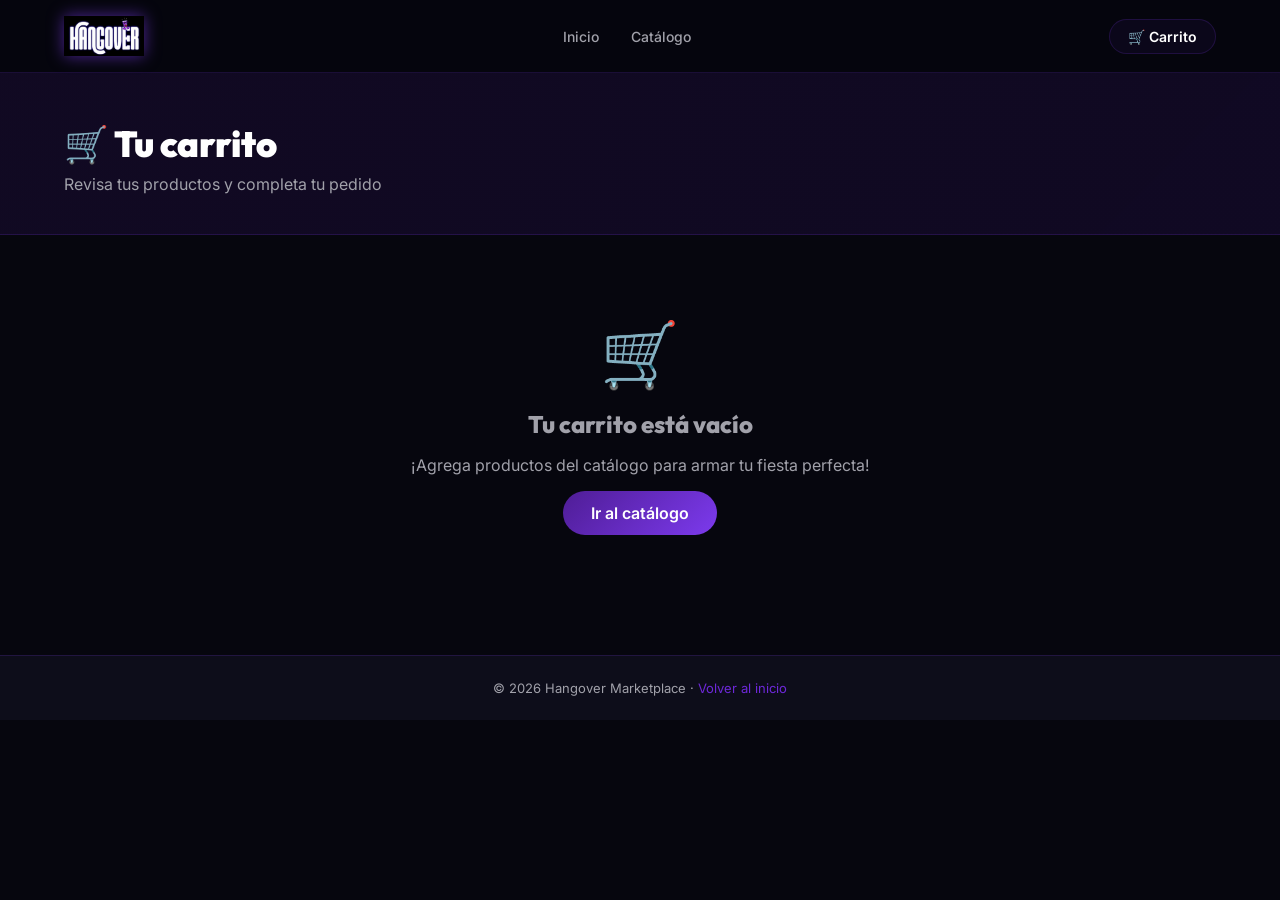
==== cart.html @ eed94c6b "Primer avance de la pagina" ====
<!DOCTYPE html>
<html lang="es">
<head>
<meta charset="UTF-8">
<meta name="viewport" content="width=device-width,initial-scale=1.0">
<title>Carrito – Hangover Marketplace</title>
<meta name="description" content="Revisa tu carrito de compras y completa tu pedido en Hangover Marketplace.">
<link rel="stylesheet" href="css/styles.css">
</head>
<body data-page="cart">

<nav class="navbar">
  <div class="nav-inner">
    <a href="index.html" class="logo-link">
      <img src="images/logo.png" alt="Hangover" class="logo-img" onerror="this.style.display='none';this.nextElementSibling.style.display='block'">
      <span class="logo-text">HANGOVER</span>
    </a>
    <ul class="nav-links">
      <li><a href="index.html">Inicio</a></li>
      <li><a href="catalog.html">Catálogo</a></li>
    </ul>
    <div class="nav-right">
      <a href="cart.html" class="cart-btn">🛒 Carrito <span class="cart-badge">0</span></a>
    </div>
  </div>
</nav>

<div class="page-header">
  <div class="page-header-inner">
    <h1>🛒 Tu carrito</h1>
    <p>Revisa tus productos y completa tu pedido</p>
  </div>
</div>

<!-- EMPTY STATE -->
<div class="cart-empty" id="cart-empty" style="display:flex">
  <div class="empty-icon">🛒</div>
  <h2 style="font-family:'Outfit',sans-serif;font-size:24px;font-weight:800">Tu carrito está vacío</h2>
  <p style="color:var(--txt2)">¡Agrega productos del catálogo para armar tu fiesta perfecta!</p>
  <a href="catalog.html" class="btn btn-primary">Ir al catálogo</a>
</div>

<div class="cart-layout" id="cart-summary" style="display:none">
  <!-- ITEMS -->
  <div>
    <div class="cart-panel">
      <div class="panel-title">📦 Productos seleccionados
        <button id="clear-cart-btn" class="btn btn-ghost btn-sm" style="margin-left:auto;font-size:12px">🗑 Vaciar carrito</button>
      </div>
      <div id="cart-items"></div>
    </div>
  </div>

  <!-- SUMMARY + CHECKOUT -->
  <div>
    <div class="cart-panel" style="margin-bottom:20px">
      <div class="panel-title">💰 Resumen del pedido</div>
      <div class="summary-row"><span>Subtotal</span><span class="val" id="summary-sub">$0</span></div>
      <div class="summary-row"><span>Servicio (5%)</span><span class="val" id="summary-fee">$0</span></div>
      <div class="summary-row total"><span>Total</span><span class="val" id="summary-total">$0</span></div>
    </div>

    <div class="cart-panel">
      <div class="panel-title">📋 Datos del pedido</div>
      <form class="checkout-form" onsubmit="event.preventDefault();handleCheckout()">
        <div class="form-field">
          <label>Nombre completo</label>
          <input type="text" id="co-name" class="field-input" placeholder="Tu nombre completo" required>
        </div>
        <div class="form-field">
          <label>Correo electrónico</label>
          <input type="email" id="co-email" class="field-input" placeholder="tu@correo.com" required>
        </div>
        <div class="form-field">
          <label>Teléfono / WhatsApp</label>
          <input type="tel" id="co-phone" class="field-input" placeholder="+57 300 000 0000" required>
        </div>
        <div class="form-field">
          <label>Fecha del evento</label>
          <input type="date" id="co-date" class="field-input" required>
        </div>
        <div class="form-field">
          <label>Dirección de entrega</label>
          <input type="text" id="co-address" class="field-input" placeholder="Calle, ciudad, barrio">
        </div>
        <div class="form-field">
          <label>Método de pago</label>
          <select class="field-select" id="co-payment">
            <option>💳 Tarjeta de crédito/débito</option>
            <option>📱 Nequi / Daviplata</option>
            <option>🏦 Transferencia bancaria</option>
            <option>💵 Contra entrega</option>
          </select>
        </div>
        <button type="submit" class="btn btn-primary btn-lg" id="checkout-btn" style="margin-top:8px">✅ Confirmar pedido</button>
      </form>
    </div>
  </div>
</div>

<!-- SUCCESS MODAL -->
<div class="modal-overlay" id="success-modal">
  <div class="modal-box">
    <div class="modal-icon">🎊</div>
    <h2>¡Pedido confirmado!</h2>
    <p>¡Gracias <strong id="modal-name"></strong>! Tu fiesta está en camino. Te contactaremos pronto por WhatsApp para coordinar la entrega.</p>
    <a href="catalog.html" class="btn btn-primary" onclick="document.getElementById('success-modal').style.display='none'">Seguir comprando</a>
    <br><br>
    <a href="index.html" class="btn btn-outline" onclick="document.getElementById('success-modal').style.display='none'">Ir al inicio</a>
  </div>
</div>

<footer style="background:var(--bg2);border-top:1px solid var(--border);padding:24px 5%;text-align:center;color:var(--txt2);font-size:13px;margin-top:40px">
  © 2026 Hangover Marketplace · <a href="index.html" style="color:var(--purple)">Volver al inicio</a>
</footer>

<script src="js/products.js"></script>
<script src="js/cart.js"></script>
<script src="js/app.js"></script>
</body>
</html>
---- css/styles.css ----
@import url('https://fonts.googleapis.com/css2?family=Outfit:wght@300;400;500;600;700;800;900&family=Inter:wght@400;500;600&display=swap');
:root{--bg:#06060e;--bg2:#0d0d1a;--bg3:#14142a;--purple:#6d28d9;--purple2:#7c3aed;--pink:#a855f7;--gold:#f59e0b;--cyan:#06b6d4;--green:#10b981;--red:#ef4444;--txt:#fff;--txt2:#a1a1aa;--txt3:#52525b;--border:rgba(124,58,237,.18);--grad:linear-gradient(135deg,#4f1d96,#7c3aed);--grad2:linear-gradient(135deg,#7c3aed,#a855f7);--card:rgba(124,58,237,.06);--r:12px;--tr:all .3s ease}
*{margin:0;padding:0;box-sizing:border-box}
html{scroll-behavior:smooth}
body{font-family:'Inter',sans-serif;background:var(--bg);color:var(--txt);overflow-x:hidden}
a{text-decoration:none;color:inherit}
img{max-width:100%;display:block}
ul{list-style:none}

/* NAV */
.navbar{position:sticky;top:0;z-index:100;background:rgba(6,6,14,.9);backdrop-filter:blur(20px);border-bottom:1px solid var(--border);padding:0 5%}
.nav-inner{max-width:1280px;margin:auto;display:flex;align-items:center;justify-content:space-between;height:72px}
.logo-link{display:flex;align-items:center;text-decoration:none}
.logo-img{height:40px;width:auto;object-fit:contain;filter:drop-shadow(0 0 8px rgba(124,58,237,.6))}
.logo-text{font-family:'Outfit',sans-serif;font-size:24px;font-weight:900;background:var(--grad2);-webkit-background-clip:text;-webkit-text-fill-color:transparent;letter-spacing:-1px;display:none}
.nav-links{display:flex;gap:32px}
.nav-links a{font-size:14px;font-weight:500;color:var(--txt2);transition:var(--tr)}
.nav-links a:hover,.nav-links a.active{color:#fff}
.nav-right{display:flex;align-items:center;gap:16px}
.cart-btn{position:relative;background:var(--card);border:1px solid var(--border);border-radius:50px;padding:8px 18px;display:flex;align-items:center;gap:8px;cursor:pointer;transition:var(--tr);font-size:14px;font-weight:600;color:#fff}
.cart-btn:hover{background:var(--purple);border-color:var(--purple)}
.cart-badge{background:var(--purple2);color:#fff;border-radius:50%;width:18px;height:18px;font-size:11px;font-weight:700;display:none;align-items:center;justify-content:center;position:absolute;top:-6px;right:-6px}

/* BUTTONS */
.btn{display:inline-flex;align-items:center;justify-content:center;gap:8px;border-radius:50px;font-weight:600;cursor:pointer;transition:var(--tr);border:none;font-family:'Inter',sans-serif}
.btn-primary{background:var(--grad);color:#fff;padding:12px 28px}
.btn-primary:hover{opacity:.88;transform:translateY(-1px);box-shadow:0 8px 24px rgba(124,58,237,.4)}
.btn-outline{background:transparent;border:1px solid var(--border);color:#fff;padding:11px 24px}
.btn-outline:hover{border-color:var(--purple);color:var(--purple)}
.btn-sm{padding:8px 18px;font-size:13px}
.btn-lg{padding:16px 36px;font-size:16px;width:100%}
.btn-ghost{background:rgba(255,255,255,.06);color:#fff;padding:10px 20px}

/* HERO */
.hero{min-height:92vh;display:flex;align-items:center;justify-content:center;text-align:center;position:relative;overflow:hidden;padding:80px 5%}
.hero-bg{position:absolute;inset:0;background:url('../images/hero.png') center/cover no-repeat;opacity:.12;z-index:0}
.hero-glow{position:absolute;top:20%;left:50%;transform:translate(-50%,-50%);width:700px;height:700px;background:radial-gradient(circle,rgba(109,40,217,.35),transparent 70%);z-index:0;pointer-events:none}
.hero-logo-wrap{margin-bottom:20px}
.hero-logo{height:auto;width:min(420px,75vw);filter:drop-shadow(0 0 40px rgba(109,40,217,.8)) drop-shadow(0 0 80px rgba(124,58,237,.4));animation:fadeUp .8s ease both;display:block;margin:0 auto}
.hero-content{position:relative;z-index:1;max-width:780px}
.hero-tag{display:inline-block;background:rgba(124,58,237,.2);border:1px solid rgba(124,58,237,.4);border-radius:50px;padding:6px 18px;font-size:13px;font-weight:600;color:var(--purple);margin-bottom:24px;letter-spacing:.5px}
.hero h1{font-family:'Outfit',sans-serif;font-size:clamp(30px,5vw,62px);font-weight:900;line-height:1.1;margin-bottom:20px}
.hero h1 span{background:var(--grad2);-webkit-background-clip:text;-webkit-text-fill-color:transparent}
.hero p{font-size:18px;color:var(--txt2);max-width:560px;margin:0 auto 36px;line-height:1.7}
.hero-btns{display:flex;gap:16px;justify-content:center;flex-wrap:wrap}
.hero-stats{display:flex;gap:48px;justify-content:center;margin-top:60px;flex-wrap:wrap}
.stat-item{text-align:center}
.stat-num{font-family:'Outfit',sans-serif;font-size:36px;font-weight:800;background:var(--grad2);-webkit-background-clip:text;-webkit-text-fill-color:transparent}
.stat-label{font-size:13px;color:var(--txt2);margin-top:4px}

/* SECTIONS */
section{padding:80px 5%}
.section-inner{max-width:1280px;margin:auto}
.section-tag{display:inline-block;background:rgba(124,58,237,.15);border:1px solid rgba(124,58,237,.3);border-radius:50px;padding:5px 16px;font-size:12px;font-weight:600;color:var(--purple);text-transform:uppercase;letter-spacing:1px;margin-bottom:12px}
.section-title{font-family:'Outfit',sans-serif;font-size:clamp(26px,4vw,44px);font-weight:800;margin-bottom:12px}
.section-sub{color:var(--txt2);font-size:16px;max-width:540px}
.section-head{margin-bottom:48px}
.section-head.centered{text-align:center}
.section-head.centered .section-sub{margin:0 auto}

/* CATEGORIES */
.cats-grid{display:grid;grid-template-columns:repeat(auto-fit,minmax(180px,1fr));gap:20px}
.cat-card{background:var(--card);border:1px solid var(--border);border-radius:var(--r);padding:28px 20px;text-align:center;cursor:pointer;transition:var(--tr);position:relative;overflow:hidden}
.cat-card::before{content:'';position:absolute;inset:0;background:var(--cat-grad,var(--grad));opacity:0;transition:var(--tr)}
.cat-card:hover{transform:translateY(-4px);border-color:rgba(124,58,237,.4);box-shadow:0 16px 40px rgba(0,0,0,.3)}
.cat-card:hover::before{opacity:.08}
.cat-icon{font-size:36px;margin-bottom:12px}
.cat-name{font-family:'Outfit',sans-serif;font-size:16px;font-weight:700}
.cat-desc{font-size:13px;color:var(--txt2);margin-top:4px}

/* PRODUCT CARDS */
.products-grid{display:grid;grid-template-columns:repeat(auto-fill,minmax(300px,1fr));gap:24px}
.product-card{background:var(--card);border:1px solid var(--border);border-radius:var(--r);overflow:hidden;transition:var(--tr);cursor:default}
.product-card:hover{transform:translateY(-4px);border-color:rgba(124,58,237,.35);box-shadow:0 16px 48px rgba(0,0,0,.4)}
.card-img-wrap{position:relative;height:200px;overflow:hidden}
.card-img-wrap img{width:100%;height:100%;object-fit:cover;transition:transform .4s ease}
.product-card:hover .card-img-wrap img{transform:scale(1.05)}
.card-cat{position:absolute;top:12px;left:12px;background:rgba(0,0,0,.7);border:1px solid var(--border);border-radius:50px;padding:4px 12px;font-size:12px;font-weight:600;color:var(--cat-color,#fff)}
.card-badge{position:absolute;top:12px;right:12px;background:var(--grad2);color:#fff;border-radius:50px;padding:4px 12px;font-size:11px;font-weight:700}
.card-body{padding:20px}
.card-title{font-family:'Outfit',sans-serif;font-size:17px;font-weight:700;margin-bottom:8px;line-height:1.3}
.card-rating{display:flex;align-items:center;gap:8px;margin-bottom:10px}
.stars{color:var(--gold);font-size:13px}
.rev{font-size:12px;color:var(--txt2)}
.card-desc{font-size:13px;color:var(--txt2);line-height:1.6;margin-bottom:16px}
.card-footer{display:flex;align-items:center;justify-content:space-between;gap:8px;flex-wrap:wrap}
.price-main{font-family:'Outfit',sans-serif;font-size:20px;font-weight:800;background:var(--grad2);-webkit-background-clip:text;-webkit-text-fill-color:transparent}
.price-label{font-size:12px;color:var(--txt2)}
.card-actions{display:flex;gap:8px}

/* CATALOG PAGE */
.catalog-layout{display:grid;grid-template-columns:260px 1fr;gap:32px;max-width:1280px;margin:0 auto;padding:48px 5%}
.sidebar{background:var(--card);border:1px solid var(--border);border-radius:var(--r);padding:24px;height:fit-content;position:sticky;top:90px}
.sidebar h3{font-family:'Outfit',sans-serif;font-size:16px;font-weight:700;margin-bottom:16px;color:var(--txt2);text-transform:uppercase;letter-spacing:.5px;font-size:12px}
.filter-group{margin-bottom:28px}
.filter-group label{display:block;font-size:14px;color:var(--txt2);margin-bottom:8px;font-weight:500}
.filter-cats{display:flex;flex-direction:column;gap:8px}
.filter-btn{background:transparent;border:1px solid var(--border);border-radius:8px;padding:9px 14px;color:var(--txt2);font-size:13px;font-weight:500;cursor:pointer;transition:var(--tr);text-align:left}
.filter-btn:hover{border-color:var(--purple);color:#fff}
.filter-btn.active{background:rgba(124,58,237,.15);border-color:var(--purple);color:#fff}
.field-select,.field-input{width:100%;background:var(--bg2);border:1px solid var(--border);border-radius:8px;padding:10px 14px;color:#fff;font-size:14px;font-family:'Inter',sans-serif;outline:none;transition:var(--tr)}
.field-select:focus,.field-input:focus{border-color:var(--purple)}
.field-select option{background:var(--bg2)}
.catalog-main{}
.catalog-toolbar{display:flex;align-items:center;justify-content:space-between;margin-bottom:24px;gap:16px;flex-wrap:wrap}
.search-wrap{position:relative;flex:1;min-width:200px}
.search-wrap input{width:100%;background:var(--card);border:1px solid var(--border);border-radius:50px;padding:12px 20px 12px 46px;color:#fff;font-size:14px;outline:none;transition:var(--tr)}
.search-wrap input:focus{border-color:var(--purple)}
.search-icon{position:absolute;left:16px;top:50%;transform:translateY(-50%);color:var(--txt2);font-size:16px}
.results-info{font-size:13px;color:var(--txt2);white-space:nowrap}
.no-results{text-align:center;color:var(--txt2);padding:48px;grid-column:1/-1}
.pagination{display:flex;gap:8px;justify-content:center;margin-top:40px;flex-wrap:wrap}
.pag-btn{background:var(--card);border:1px solid var(--border);border-radius:8px;padding:8px 16px;color:var(--txt2);font-size:14px;cursor:pointer;transition:var(--tr)}
.pag-btn:hover,.pag-btn.active{background:var(--purple);border-color:var(--purple);color:#fff}

/* CART PAGE */
.cart-layout{max-width:1100px;margin:0 auto;padding:48px 5%;display:grid;grid-template-columns:1fr 360px;gap:32px;align-items:start}
.cart-panel{background:var(--card);border:1px solid var(--border);border-radius:var(--r);padding:28px}
.panel-title{font-family:'Outfit',sans-serif;font-size:20px;font-weight:800;margin-bottom:24px;display:flex;align-items:center;gap:10px}
.cart-item{display:flex;align-items:center;gap:16px;padding:16px 0;border-bottom:1px solid var(--border)}
.cart-item:last-child{border-bottom:none}
.cart-item-img{width:70px;height:70px;object-fit:cover;border-radius:8px;flex-shrink:0}
.cart-item-info{flex:1;min-width:0}
.cart-item-info h4{font-size:14px;font-weight:600;margin-bottom:4px;white-space:nowrap;overflow:hidden;text-overflow:ellipsis}
.cart-mode-badge{font-size:11px;background:rgba(124,58,237,.2);color:var(--purple);border-radius:50px;padding:2px 10px;display:inline-block}
.cart-days-wrap{margin-top:6px;font-size:12px;color:var(--txt2);display:flex;align-items:center;gap:6px}
.days-input{width:52px;background:var(--bg2);border:1px solid var(--border);border-radius:6px;padding:3px 8px;color:#fff;font-size:12px;text-align:center}
.cart-date{font-size:11px;color:var(--txt2);margin-top:4px}
.cart-item-qty{display:flex;align-items:center;gap:8px;flex-shrink:0}
.cart-item-qty button{background:var(--bg2);border:1px solid var(--border);border-radius:6px;width:28px;height:28px;color:#fff;font-size:16px;cursor:pointer;transition:var(--tr)}
.cart-item-qty button:hover{background:var(--purple);border-color:var(--purple)}
.cart-item-qty span{font-weight:700;min-width:20px;text-align:center}
.cart-item-price{font-family:'Outfit',sans-serif;font-size:16px;font-weight:700;background:var(--grad);-webkit-background-clip:text;-webkit-text-fill-color:transparent;flex-shrink:0}
.cart-remove{background:transparent;border:none;color:var(--txt3);font-size:16px;cursor:pointer;transition:var(--tr);padding:4px}
.cart-remove:hover{color:var(--red)}
.cart-empty{display:none;flex-direction:column;align-items:center;justify-content:center;padding:80px 20px;text-align:center;color:var(--txt2);gap:16px}
.cart-empty .empty-icon{font-size:64px}
.summary-row{display:flex;justify-content:space-between;padding:10px 0;font-size:14px;color:var(--txt2)}
.summary-row.total{border-top:1px solid var(--border);margin-top:8px;padding-top:16px;font-size:18px;font-weight:700;color:#fff}
.summary-row.total .val{background:var(--grad);-webkit-background-clip:text;-webkit-text-fill-color:transparent;font-family:'Outfit',sans-serif;font-size:22px}
.checkout-form{margin-top:24px;display:flex;flex-direction:column;gap:12px}
.form-field{display:flex;flex-direction:column;gap:6px}
.form-field label{font-size:12px;color:var(--txt2);font-weight:500;text-transform:uppercase;letter-spacing:.5px}

/* PRODUCT DETAIL */
.pd-wrap{max-width:1100px;margin:0 auto;padding:48px 5%;display:grid;grid-template-columns:1fr 1fr;gap:48px;align-items:start}
.pd-main-img{width:100%;border-radius:var(--r);max-height:440px;object-fit:cover}
.pd-cat-tag{display:inline-block;margin-top:16px;font-size:13px;font-weight:600;color:var(--cat-color);border:1px solid var(--cat-color);border-radius:50px;padding:4px 14px}
.pd-title{font-family:'Outfit',sans-serif;font-size:32px;font-weight:900;margin:12px 0}
.pd-rating{display:flex;align-items:center;gap:8px;font-size:14px;color:var(--txt2);margin-bottom:16px}
.pd-desc{font-size:15px;color:var(--txt2);line-height:1.8;margin-bottom:20px}
.pd-features{display:flex;flex-direction:column;gap:8px;margin-bottom:24px}
.pd-features li{display:flex;align-items:center;gap:10px;font-size:14px;color:var(--txt2)}
.pd-features li::before{content:'✓';color:var(--green);font-weight:700}
.pd-mode-tabs{display:flex;gap:8px;margin-bottom:20px;flex-wrap:wrap}
.mode-tab{background:var(--card);border:1px solid var(--border);border-radius:50px;padding:10px 20px;font-size:13px;font-weight:600;color:var(--txt2);cursor:pointer;transition:var(--tr)}
.mode-tab.active{background:var(--grad);border-color:transparent;color:#fff}
.pd-field{margin-bottom:14px}
.pd-field label{display:block;font-size:12px;color:var(--txt2);font-weight:500;text-transform:uppercase;letter-spacing:.5px;margin-bottom:6px}
.pd-info-col{display:flex;flex-direction:column}
.pd-info-col .btn{margin-top:8px}

/* HOW IT WORKS */
.steps-grid{display:grid;grid-template-columns:repeat(auto-fit,minmax(220px,1fr));gap:24px}
.step-card{background:var(--card);border:1px solid var(--border);border-radius:var(--r);padding:32px 24px;text-align:center;transition:var(--tr)}
.step-card:hover{border-color:rgba(124,58,237,.4);transform:translateY(-4px)}
.step-num{width:52px;height:52px;background:var(--grad);border-radius:50%;display:flex;align-items:center;justify-content:center;font-family:'Outfit',sans-serif;font-size:22px;font-weight:900;margin:0 auto 16px}
.step-card h3{font-family:'Outfit',sans-serif;font-size:18px;font-weight:700;margin-bottom:8px}
.step-card p{font-size:14px;color:var(--txt2);line-height:1.6}

/* TESTIMONIALS */
.testimonials-grid{display:grid;grid-template-columns:repeat(auto-fit,minmax(280px,1fr));gap:24px}
.testi-card{background:var(--card);border:1px solid var(--border);border-radius:var(--r);padding:28px}
.testi-stars{color:var(--gold);margin-bottom:12px;font-size:16px}
.testi-text{font-size:15px;line-height:1.7;color:var(--txt2);margin-bottom:20px;font-style:italic}
.testi-author{display:flex;align-items:center;gap:12px}
.testi-avatar{width:44px;height:44px;border-radius:50%;background:var(--grad);display:flex;align-items:center;justify-content:center;font-weight:700;font-size:16px;flex-shrink:0}
.testi-name{font-weight:600;font-size:14px}
.testi-city{font-size:12px;color:var(--txt2)}

/* CTA BANNER */
.cta-banner{background:linear-gradient(135deg,rgba(79,29,150,.25),rgba(124,58,237,.2));border:1px solid rgba(124,58,237,.35);border-radius:24px;padding:64px 40px;text-align:center;margin:0 5% 80px;position:relative;overflow:hidden}
.cta-banner h2{font-family:'Outfit',sans-serif;font-size:clamp(24px,4vw,44px);font-weight:900;margin-bottom:12px}
.cta-banner p{font-size:16px;color:var(--txt2);margin-bottom:32px}
.cta-btns{display:flex;gap:16px;justify-content:center;flex-wrap:wrap}

/* FOOTER */
footer{background:var(--bg2);border-top:1px solid var(--border);padding:60px 5% 32px}
.footer-inner{max-width:1280px;margin:auto;display:grid;grid-template-columns:1.5fr repeat(3,1fr);gap:48px;margin-bottom:48px}
.footer-logo{display:block;margin-bottom:12px}
.footer-logo-img{height:32px;width:auto;filter:drop-shadow(0 0 8px rgba(124,58,237,.5))}
.footer-logo-text{font-family:'Outfit',sans-serif;font-size:28px;font-weight:900;background:var(--grad2);-webkit-background-clip:text;-webkit-text-fill-color:transparent;display:none}
.footer-desc{font-size:14px;color:var(--txt2);line-height:1.7;max-width:260px}
.footer-col h4{font-family:'Outfit',sans-serif;font-size:14px;font-weight:700;color:var(--txt2);text-transform:uppercase;letter-spacing:.5px;margin-bottom:16px}
.footer-col ul{display:flex;flex-direction:column;gap:10px}
.footer-col li a{font-size:14px;color:var(--txt2);transition:var(--tr)}
.footer-col li a:hover{color:#fff}
.footer-bottom{border-top:1px solid var(--border);padding-top:24px;display:flex;align-items:center;justify-content:space-between;font-size:13px;color:var(--txt3);flex-wrap:wrap;gap:16px}
.footer-socials{display:flex;gap:12px}
.social-btn{width:36px;height:36px;background:var(--card);border:1px solid var(--border);border-radius:8px;display:flex;align-items:center;justify-content:center;font-size:16px;transition:var(--tr);cursor:pointer}
.social-btn:hover{background:var(--purple);border-color:var(--purple)}

/* MODAL */
.modal-overlay{position:fixed;inset:0;background:rgba(0,0,0,.8);backdrop-filter:blur(10px);z-index:1000;display:none;align-items:center;justify-content:center;padding:20px}
.modal-box{background:var(--bg3);border:1px solid rgba(124,58,237,.4);border-radius:24px;padding:48px 40px;text-align:center;max-width:440px;width:100%;box-shadow:0 32px 80px rgba(0,0,0,.5)}
.modal-icon{font-size:72px;margin-bottom:20px}
.modal-box h2{font-family:'Outfit',sans-serif;font-size:28px;font-weight:800;margin-bottom:8px}
.modal-box p{color:var(--txt2);margin-bottom:28px}

/* ANIMATIONS */
@keyframes fadeUp{from{opacity:0;transform:translateY(20px)}to{opacity:1;transform:translateY(0)}}
.hero-content{animation:fadeUp .8s ease both}
@keyframes pulse{0%,100%{transform:scale(1)}50%{transform:scale(1.05)}}
.btn-primary:active{transform:scale(.97)}

/* PAGE HEADER */
.page-header{background:linear-gradient(135deg,rgba(79,29,150,.15),rgba(109,40,217,.1));border-bottom:1px solid var(--border);padding:48px 5% 40px}
.page-header-inner{max-width:1280px;margin:auto}
.page-header h1{font-family:'Outfit',sans-serif;font-size:36px;font-weight:900;margin-bottom:8px}
.page-header p{color:var(--txt2)}

/* NEWSLETTER */
.newsletter{background:var(--bg2);border-top:1px solid var(--border);border-bottom:1px solid var(--border);padding:60px 5%;text-align:center}
.newsletter h2{font-family:'Outfit',sans-serif;font-size:28px;font-weight:800;margin-bottom:8px}
.newsletter p{color:var(--txt2);margin-bottom:24px}
.newsletter-form{display:flex;gap:12px;justify-content:center;flex-wrap:wrap;max-width:500px;margin:auto}
.newsletter-form input{flex:1;min-width:200px;background:var(--card);border:1px solid var(--border);border-radius:50px;padding:14px 24px;color:#fff;font-size:14px;outline:none;transition:var(--tr)}
.newsletter-form input:focus{border-color:var(--purple)}

/* RESPONSIVE */
@media(max-width:1024px){.catalog-layout{grid-template-columns:1fr}.sidebar{position:static}.cart-layout{grid-template-columns:1fr}.pd-wrap{grid-template-columns:1fr}.footer-inner{grid-template-columns:1fr 1fr}}
@media(max-width:768px){.nav-links{display:none}.hero h1{font-size:36px}.hero-stats{gap:24px}.cats-grid{grid-template-columns:repeat(3,1fr)}.products-grid{grid-template-columns:1fr}.footer-inner{grid-template-columns:1fr}.cta-banner{margin:0 0 60px;border-radius:0}}
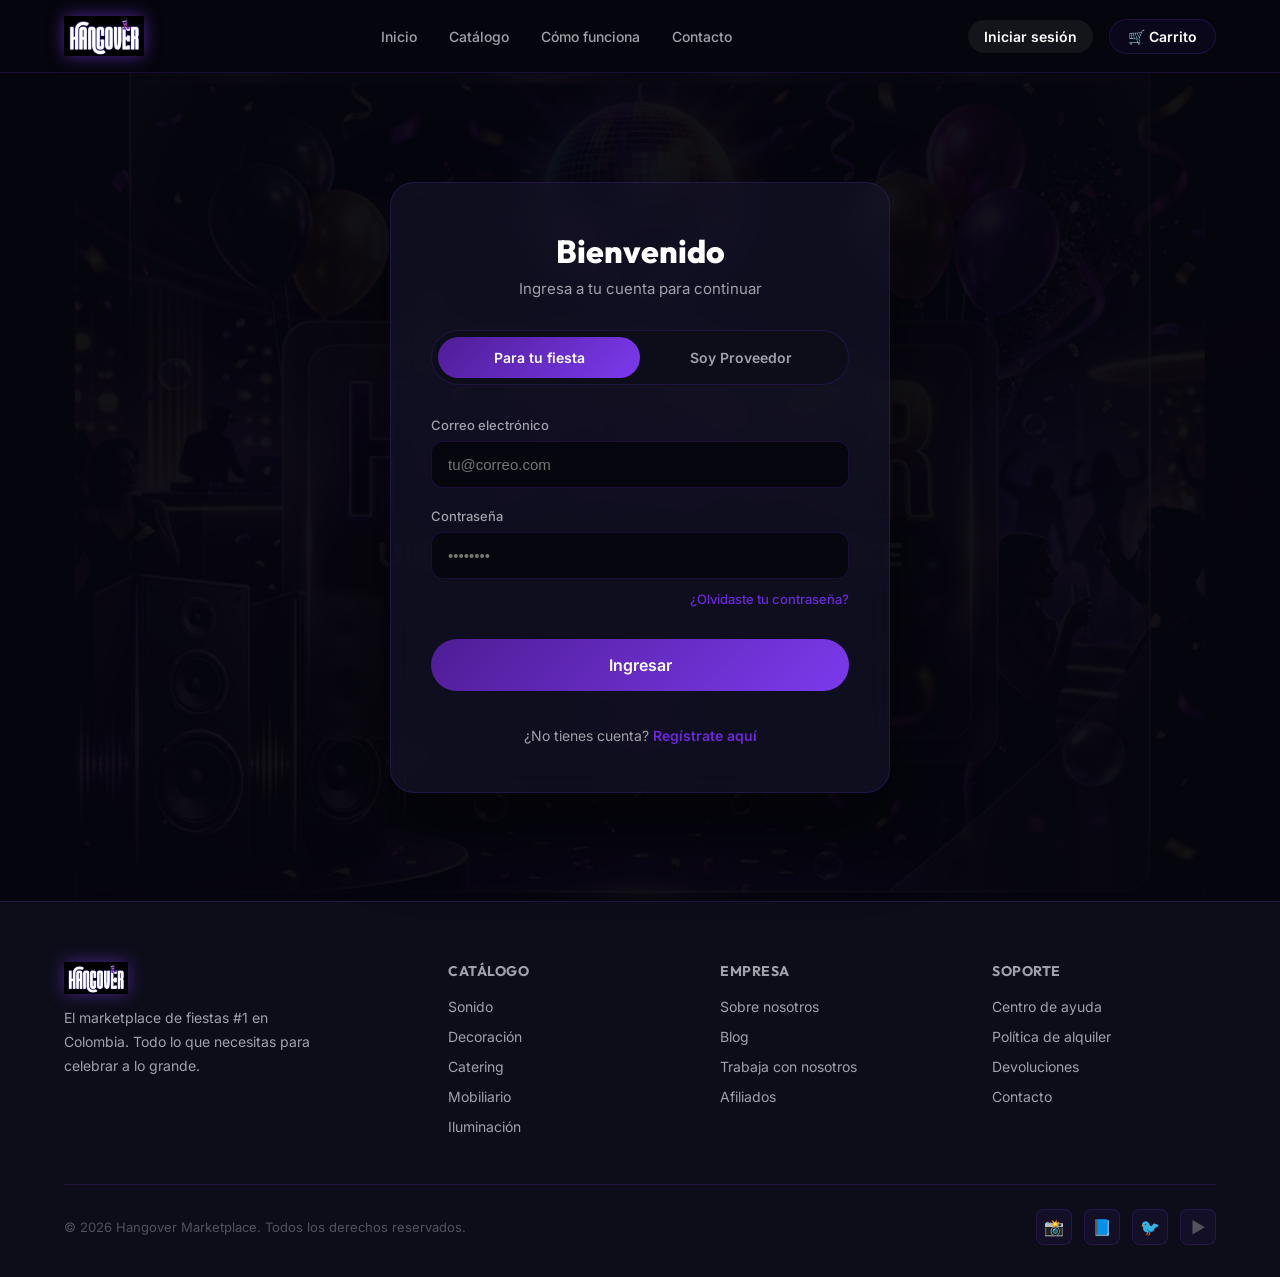
==== commit 170537bb: "feat: agregar inicio de sesión y registro para usuarios y proveedores" ====
--- a/cart.html
+++ b/cart.html
@@ -20,6 +20,7 @@
       <li><a href="catalog.html">Catálogo</a></li>
     </ul>
     <div class="nav-right">
+      <a href="login.html" class="btn btn-ghost" style="padding: 8px 16px; font-size: 14px;">Iniciar sesión</a>
       <a href="cart.html" class="cart-btn">🛒 Carrito <span class="cart-badge">0</span></a>
     </div>
   </div>
--- a/css/styles.css
+++ b/css/styles.css
@@ -227,6 +227,37 @@
 .newsletter-form input{flex:1;min-width:200px;background:var(--card);border:1px solid var(--border);border-radius:50px;padding:14px 24px;color:#fff;font-size:14px;outline:none;transition:var(--tr)}
 .newsletter-form input:focus{border-color:var(--purple)}
 
+/* AUTH PAGE */
+.auth-layout{min-height:92vh;display:flex;align-items:center;justify-content:center;padding:80px 5%;position:relative}
+.auth-bg{position:absolute;inset:0;background:url('../images/hero.png') center/cover no-repeat;opacity:.05;z-index:0}
+.auth-card{background:rgba(20,20,42,0.6);backdrop-filter:blur(16px);border:1px solid var(--border);border-radius:24px;padding:48px 40px;width:100%;max-width:500px;position:relative;z-index:1;box-shadow:0 32px 80px rgba(0,0,0,0.5)}
+.auth-header{text-align:center;margin-bottom:32px}
+.auth-header h1{font-family:'Outfit',sans-serif;font-size:32px;font-weight:800;margin-bottom:8px}
+.auth-header p{color:var(--txt2);font-size:15px}
+.auth-tabs{display:flex;background:var(--bg2);border:1px solid var(--border);border-radius:50px;padding:6px;margin-bottom:32px}
+.auth-tab{flex:1;text-align:center;padding:12px 20px;font-size:14px;font-weight:600;color:var(--txt2);border-radius:50px;cursor:pointer;transition:var(--tr)}
+.auth-tab.active{background:var(--grad);color:#fff}
+.auth-form{display:none;flex-direction:column;gap:20px}
+.auth-form.active{display:flex;animation:fadeUp 0.4s ease both}
+.auth-field{display:flex;flex-direction:column;gap:8px}
+.auth-field label{font-size:13px;font-weight:500;color:var(--txt2)}
+.auth-field input{background:var(--bg);border:1px solid var(--border);border-radius:12px;padding:14px 16px;color:#fff;font-size:15px;outline:none;transition:var(--tr)}
+.auth-field input:focus{border-color:var(--purple);box-shadow:0 0 0 4px rgba(124,58,237,0.1)}
+.auth-forgot{text-align:right;font-size:13px;color:var(--purple);font-weight:500;margin-top:-8px}
+.auth-forgot:hover{text-decoration:underline}
+.auth-submit{margin-top:12px}
+.auth-footer{text-align:center;margin-top:32px;font-size:14px;color:var(--txt2)}
+.auth-footer a{color:var(--purple);font-weight:600;transition:var(--tr)}
+.auth-footer a:hover{color:var(--pink);text-decoration:underline}
+.btn-facebook{background:#1877F2;color:#fff;font-weight:600;display:flex;align-items:center;justify-content:center;gap:10px;width:100%;padding:14px;border-radius:12px;border:none;cursor:pointer;transition:var(--tr);font-family:'Inter',sans-serif;font-size:15px}
+.btn-facebook:hover{background:#166FE5;transform:translateY(-1px)}
+.auth-divider{display:flex;align-items:center;text-align:center;color:var(--txt2);font-size:13px;margin:16px 0}
+.auth-divider::before, .auth-divider::after{content:'';flex:1;border-bottom:1px solid var(--border)}
+.auth-divider:not(:empty)::before{margin-right:12px}
+.auth-divider:not(:empty)::after{margin-left:12px}
+.auth-field select{background:var(--bg);border:1px solid var(--border);border-radius:12px;padding:14px 16px;color:#fff;font-size:15px;outline:none;transition:var(--tr);-webkit-appearance:none;appearance:none;width:100%;cursor:pointer}
+.auth-field select option{background:var(--bg2)}
+
 /* RESPONSIVE */
 @media(max-width:1024px){.catalog-layout{grid-template-columns:1fr}.sidebar{position:static}.cart-layout{grid-template-columns:1fr}.pd-wrap{grid-template-columns:1fr}.footer-inner{grid-template-columns:1fr 1fr}}
 @media(max-width:768px){.nav-links{display:none}.hero h1{font-size:36px}.hero-stats{gap:24px}.cats-grid{grid-template-columns:repeat(3,1fr)}.products-grid{grid-template-columns:1fr}.footer-inner{grid-template-columns:1fr}.cta-banner{margin:0 0 60px;border-radius:0}}
